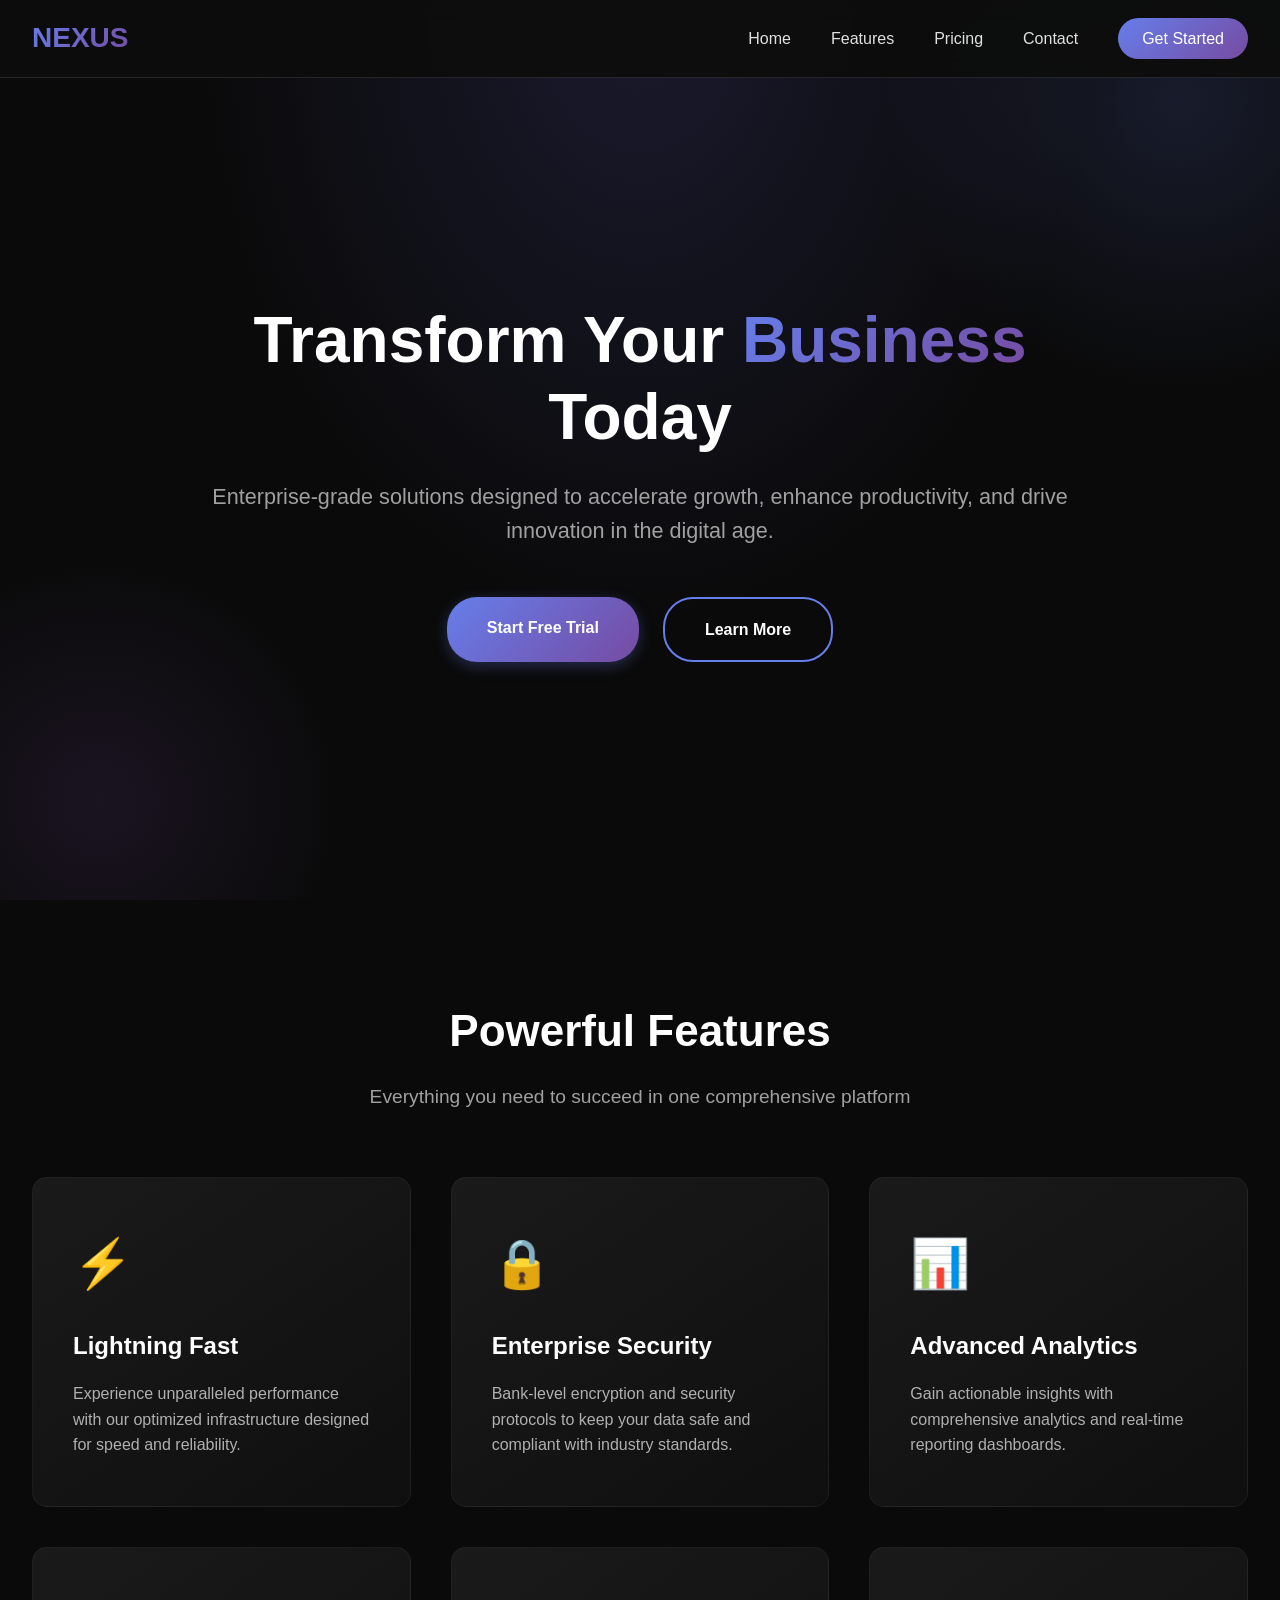
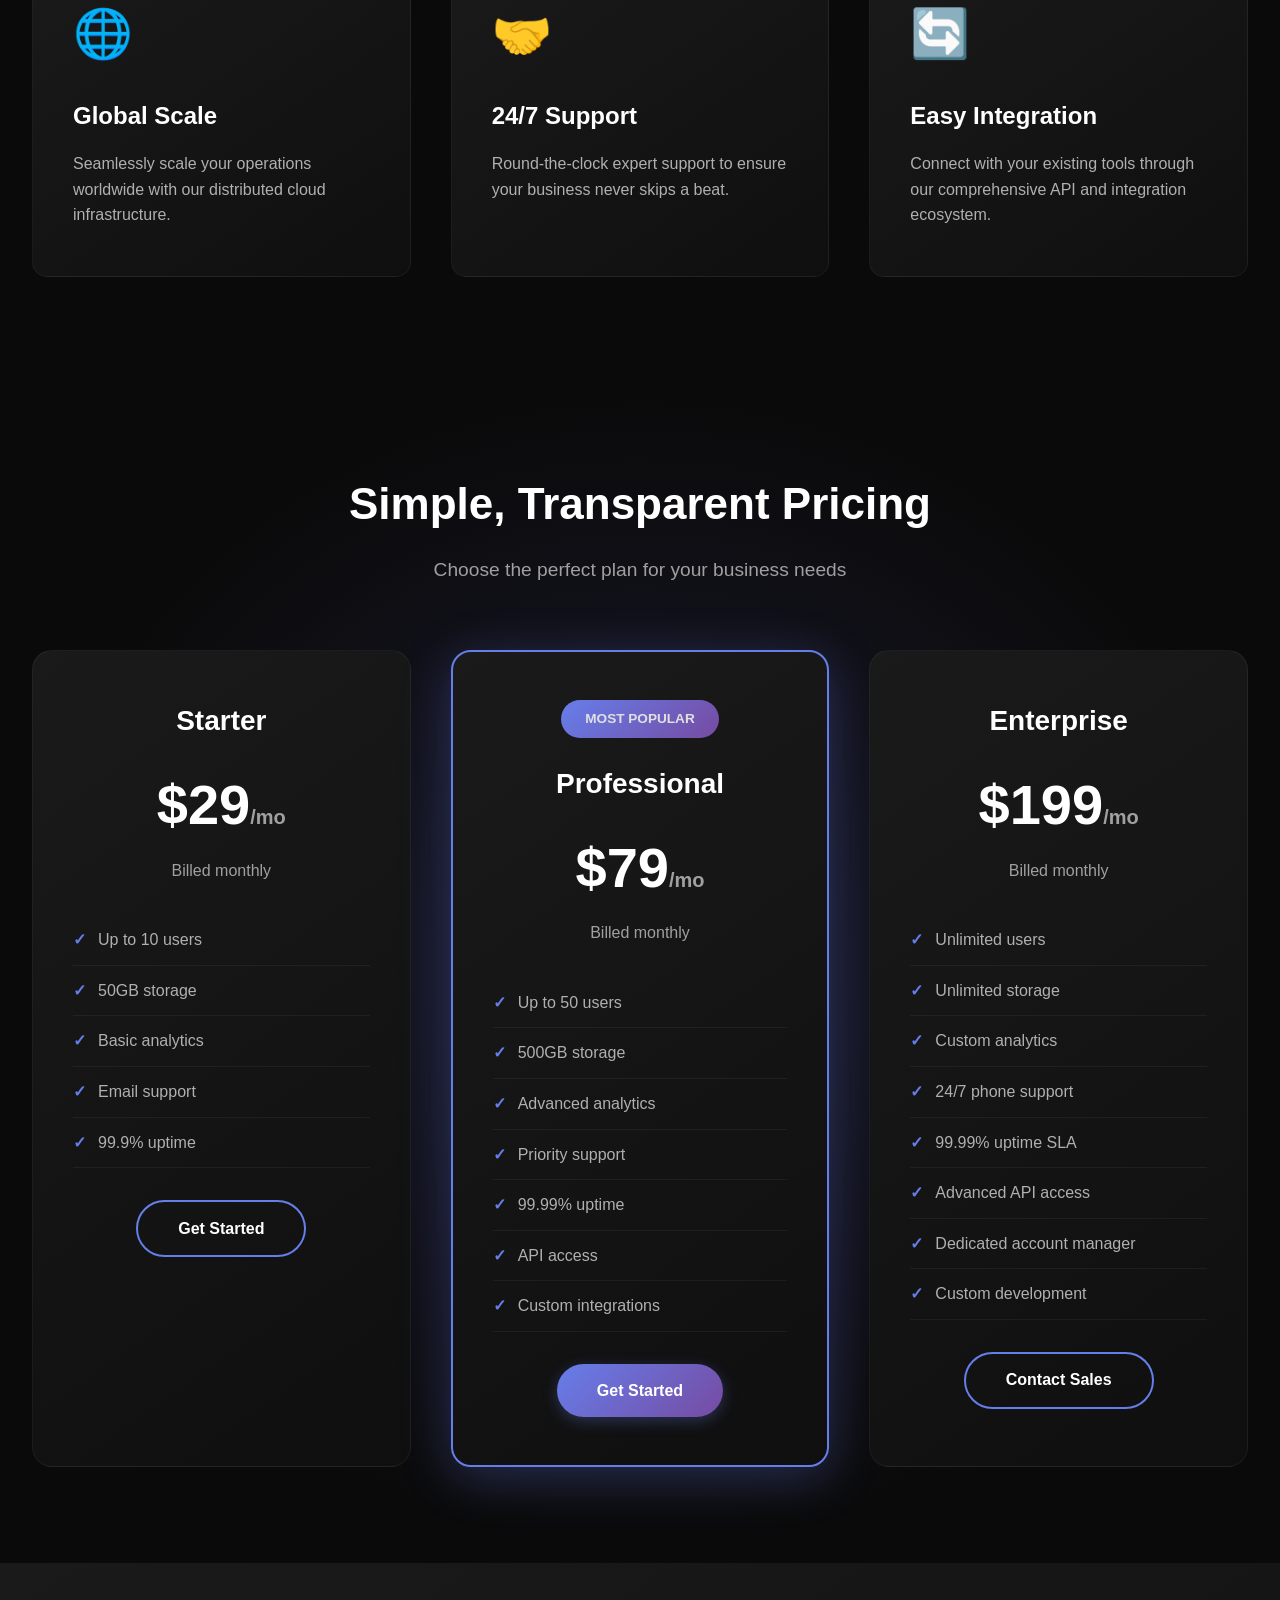
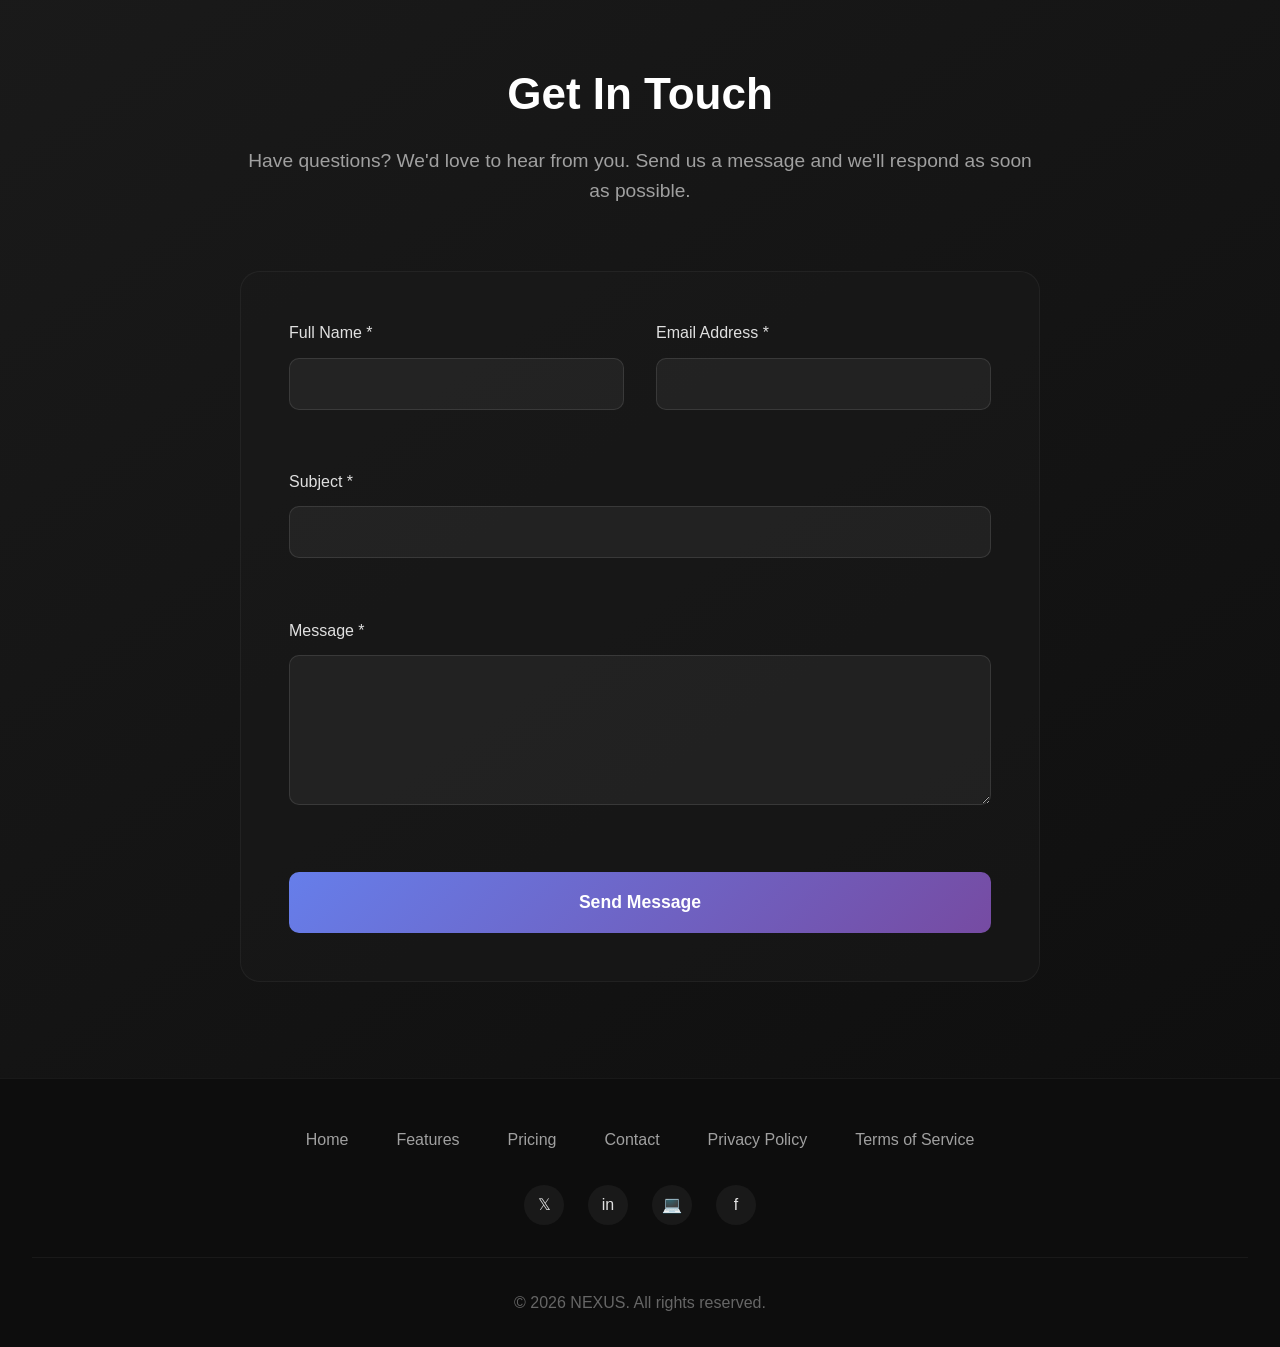
==== index.html @ ef5a334b "Initial website" ====
<!DOCTYPE html>
<html lang="en">
<head>
    <meta charset="UTF-8">
    <meta name="viewport" content="width=device-width, initial-scale=1.0">
    <meta name="description" content="NEXUS - Enterprise-grade business solutions designed to accelerate growth, enhance productivity, and drive innovation in the digital age.">
    <meta name="author" content="NEXUS">

    <!-- Open Graph / Social Media Meta Tags -->
    <meta property="og:type" content="website">
    <meta property="og:title" content="Premium Business Solutions - NEXUS">
    <meta property="og:description" content="Enterprise-grade solutions designed to accelerate growth, enhance productivity, and drive innovation.">

    <title>Premium Business Solutions - NEXUS</title>

    <!-- Favicon - Replace with your actual favicon -->
    <!-- <link rel="icon" type="image/png" href="favicon.png"> -->

    <link rel="stylesheet" href="style.css">
</head>
<body>
    <header id="header">
        <nav>
            <div class="logo">NEXUS</div>
            <ul class="nav-links" id="navLinks">
                <li><a href="#home">Home</a></li>
                <li><a href="#features">Features</a></li>
                <li><a href="#pricing">Pricing</a></li>
                <li><a href="#contact">Contact</a></li>
                <li><a href="#contact" class="nav-cta">Get Started</a></li>
            </ul>
            <div class="hamburger" id="hamburger">
                <span></span>
                <span></span>
                <span></span>
            </div>
        </nav>
    </header>

    <section class="hero" id="home">
        <div class="hero-content">
            <h1>Transform Your <span class="gradient-text">Business</span> Today</h1>
            <p class="subtitle">Enterprise-grade solutions designed to accelerate growth, enhance productivity, and drive innovation in the digital age.</p>
            <div class="hero-buttons">
                <a href="#pricing" class="cta-button">Start Free Trial</a>
                <a href="#features" class="cta-button secondary">Learn More</a>
            </div>
        </div>
    </section>

    <section id="features">
        <h2 class="section-title">Powerful Features</h2>
        <p class="section-subtitle">Everything you need to succeed in one comprehensive platform</p>
        <div class="features">
            <div class="feature-card">
                <span class="feature-icon">⚡</span>
                <h3>Lightning Fast</h3>
                <p>Experience unparalleled performance with our optimized infrastructure designed for speed and reliability.</p>
            </div>
            <div class="feature-card">
                <span class="feature-icon">🔒</span>
                <h3>Enterprise Security</h3>
                <p>Bank-level encryption and security protocols to keep your data safe and compliant with industry standards.</p>
            </div>
            <div class="feature-card">
                <span class="feature-icon">📊</span>
                <h3>Advanced Analytics</h3>
                <p>Gain actionable insights with comprehensive analytics and real-time reporting dashboards.</p>
            </div>
            <div class="feature-card">
                <span class="feature-icon">🌐</span>
                <h3>Global Scale</h3>
                <p>Seamlessly scale your operations worldwide with our distributed cloud infrastructure.</p>
            </div>
            <div class="feature-card">
                <span class="feature-icon">🤝</span>
                <h3>24/7 Support</h3>
                <p>Round-the-clock expert support to ensure your business never skips a beat.</p>
            </div>
            <div class="feature-card">
                <span class="feature-icon">🔄</span>
                <h3>Easy Integration</h3>
                <p>Connect with your existing tools through our comprehensive API and integration ecosystem.</p>
            </div>
        </div>
    </section>

    <div class="pricing" id="pricing">
        <div class="pricing-container">
            <h2 class="section-title">Simple, Transparent Pricing</h2>
            <p class="section-subtitle">Choose the perfect plan for your business needs</p>
            <div class="pricing-cards">
                <div class="pricing-card">
                    <h3>Starter</h3>
                    <div class="price">$29<span>/mo</span></div>
                    <p class="price-period">Billed monthly</p>
                    <ul class="pricing-features">
                        <li>Up to 10 users</li>
                        <li>50GB storage</li>
                        <li>Basic analytics</li>
                        <li>Email support</li>
                        <li>99.9% uptime</li>
                    </ul>
                    <button class="cta-button secondary" data-plan="Starter" data-price="$29/mo">Get Started</button>
                </div>
                <div class="pricing-card featured">
                    <span class="pricing-badge">MOST POPULAR</span>
                    <h3>Professional</h3>
                    <div class="price">$79<span>/mo</span></div>
                    <p class="price-period">Billed monthly</p>
                    <ul class="pricing-features">
                        <li>Up to 50 users</li>
                        <li>500GB storage</li>
                        <li>Advanced analytics</li>
                        <li>Priority support</li>
                        <li>99.99% uptime</li>
                        <li>API access</li>
                        <li>Custom integrations</li>
                    </ul>
                    <button class="cta-button" data-plan="Professional" data-price="$79/mo">Get Started</button>
                </div>
                <div class="pricing-card">
                    <h3>Enterprise</h3>
                    <div class="price">$199<span>/mo</span></div>
                    <p class="price-period">Billed monthly</p>
                    <ul class="pricing-features">
                        <li>Unlimited users</li>
                        <li>Unlimited storage</li>
                        <li>Custom analytics</li>
                        <li>24/7 phone support</li>
                        <li>99.99% uptime SLA</li>
                        <li>Advanced API access</li>
                        <li>Dedicated account manager</li>
                        <li>Custom development</li>
                    </ul>
                    <button class="cta-button secondary" data-plan="Enterprise" data-price="$199/mo">Contact Sales</button>
                </div>
            </div>
        </div>
    </div>

    <section class="contact-section" id="contact">
        <div class="contact-container">
            <h2 class="section-title">Get In Touch</h2>
            <p class="section-subtitle">Have questions? We'd love to hear from you. Send us a message and we'll respond as soon as possible.</p>
            <form class="contact-form" id="contactForm" novalidate>
                <div class="form-row">
                    <div class="form-group">
                        <label for="name">Full Name *</label>
                        <input type="text" id="name" name="name" required>
                        <span class="error-message" id="nameError"></span>
                    </div>
                    <div class="form-group">
                        <label for="email">Email Address *</label>
                        <input type="email" id="email" name="email" required>
                        <span class="error-message" id="emailError"></span>
                    </div>
                </div>
                <div class="form-group">
                    <label for="subject">Subject *</label>
                    <input type="text" id="subject" name="subject" required>
                    <span class="error-message" id="subjectError"></span>
                </div>
                <div class="form-group">
                    <label for="message">Message *</label>
                    <textarea id="message" name="message" required></textarea>
                    <span class="error-message" id="messageError"></span>
                </div>
                <button type="submit" class="submit-button">
                    <span class="button-text">Send Message</span>
                    <span class="button-loader" style="display: none;">Sending...</span>
                </button>
                <div class="form-success" id="formSuccess" style="display: none;">
                    ✓ Thank you! Your message has been sent successfully. We'll get back to you soon.
                </div>
            </form>
        </div>
    </section>

    <footer>
        <div class="footer-content">
            <div class="footer-links">
                <a href="#home">Home</a>
                <a href="#features">Features</a>
                <a href="#pricing">Pricing</a>
                <a href="#contact">Contact</a>
                <a href="#" id="privacyLink">Privacy Policy</a>
                <a href="#" id="termsLink">Terms of Service</a>
            </div>
            <div class="social-links">
                <a href="#" aria-label="Twitter" id="twitterLink">𝕏</a>
                <a href="#" aria-label="LinkedIn" id="linkedinLink">in</a>
                <a href="#" aria-label="GitHub" id="githubLink">💻</a>
                <a href="#" aria-label="Facebook" id="facebookLink">f</a>
            </div>
            <p class="copyright">&copy; 2026 NEXUS. All rights reserved.</p>
        </div>
    </footer>

    <!-- Modal for pricing plan selection -->
    <div class="modal" id="pricingModal">
        <div class="modal-content">
            <span class="modal-close" id="modalClose">&times;</span>
            <h2>Start Your Free Trial</h2>
            <p id="modalPlanInfo"></p>
            <form id="pricingForm" class="modal-form">
                <div class="form-group">
                    <label for="modalName">Full Name *</label>
                    <input type="text" id="modalName" required>
                </div>
                <div class="form-group">
                    <label for="modalEmail">Email Address *</label>
                    <input type="email" id="modalEmail" required>
                </div>
                <div class="form-group">
                    <label for="modalCompany">Company Name</label>
                    <input type="text" id="modalCompany">
                </div>
                <button type="submit" class="submit-button">Start Free Trial</button>
            </form>
        </div>
    </div>

    <script src="script.js"></script>
</body>
</html>
---- style.css ----
* {
    margin: 0;
    padding: 0;
    box-sizing: border-box;
}

html {
    scroll-behavior: smooth;
}

body {
    font-family: -apple-system, BlinkMacSystemFont, 'Segoe UI', Roboto, Oxygen, Ubuntu, Cantarell, sans-serif;
    background-color: #0a0a0a;
    color: #e0e0e0;
    line-height: 1.6;
    overflow-x: hidden;
}

/* Header Styles */
header {
    background-color: rgba(13, 13, 13, 0.95);
    backdrop-filter: blur(10px);
    padding: 1rem 0;
    border-bottom: 1px solid rgba(255, 255, 255, 0.1);
    position: fixed;
    width: 100%;
    top: 0;
    z-index: 1000;
    transition: all 0.3s;
}

header.scrolled {
    padding: 0.5rem 0;
    box-shadow: 0 4px 20px rgba(0, 0, 0, 0.5);
}

nav {
    max-width: 1400px;
    margin: 0 auto;
    padding: 0 2rem;
    display: flex;
    justify-content: space-between;
    align-items: center;
}

.logo {
    font-size: 1.75rem;
    font-weight: 700;
    background: linear-gradient(135deg, #667eea 0%, #764ba2 100%);
    -webkit-background-clip: text;
    -webkit-text-fill-color: transparent;
    background-clip: text;
    cursor: pointer;
}

.nav-links {
    list-style: none;
    display: flex;
    gap: 2.5rem;
    align-items: center;
}

.nav-links a {
    color: #e0e0e0;
    text-decoration: none;
    transition: color 0.3s;
    font-weight: 500;
}

.nav-links a:hover {
    color: #667eea;
}

.nav-cta {
    padding: 0.75rem 1.5rem;
    background: linear-gradient(135deg, #667eea 0%, #764ba2 100%);
    border-radius: 25px;
    color: #fff !important;
}

.nav-cta:hover {
    transform: translateY(-2px);
    box-shadow: 0 5px 15px rgba(102, 126, 234, 0.4);
}

.hamburger {
    display: none;
    flex-direction: column;
    cursor: pointer;
    gap: 5px;
}

.hamburger span {
    width: 25px;
    height: 3px;
    background-color: #e0e0e0;
    transition: all 0.3s;
    border-radius: 2px;
}

.hamburger.active span:nth-child(1) {
    transform: rotate(45deg) translate(8px, 8px);
}

.hamburger.active span:nth-child(2) {
    opacity: 0;
}

.hamburger.active span:nth-child(3) {
    transform: rotate(-45deg) translate(7px, -7px);
}

/* Hero Section */
.hero {
    min-height: 100vh;
    display: flex;
    align-items: center;
    justify-content: center;
    text-align: center;
    padding: 8rem 2rem 4rem;
    background: radial-gradient(ellipse at top, #1a1a2e 0%, #0a0a0a 50%);
    position: relative;
    overflow: hidden;
}

.hero::before {
    content: '';
    position: absolute;
    width: 600px;
    height: 600px;
    background: radial-gradient(circle, rgba(102, 126, 234, 0.15) 0%, transparent 70%);
    top: -200px;
    right: -200px;
    animation: pulse 8s ease-in-out infinite;
}

.hero::after {
    content: '';
    position: absolute;
    width: 500px;
    height: 500px;
    background: radial-gradient(circle, rgba(118, 75, 162, 0.15) 0%, transparent 70%);
    bottom: -150px;
    left: -150px;
    animation: pulse 8s ease-in-out infinite 4s;
}

@keyframes pulse {
    0%, 100% {
        transform: scale(1);
        opacity: 0.5;
    }
    50% {
        transform: scale(1.2);
        opacity: 0.8;
    }
}

.hero-content {
    max-width: 900px;
    position: relative;
    z-index: 1;
    animation: fadeInUp 1s ease-out;
}

@keyframes fadeInUp {
    from {
        opacity: 0;
        transform: translateY(30px);
    }
    to {
        opacity: 1;
        transform: translateY(0);
    }
}

h1 {
    font-size: 4rem;
    margin-bottom: 1.5rem;
    color: #fff;
    font-weight: 700;
    line-height: 1.2;
}

.gradient-text {
    background: linear-gradient(135deg, #667eea 0%, #764ba2 100%);
    -webkit-background-clip: text;
    -webkit-text-fill-color: transparent;
    background-clip: text;
}

.subtitle {
    font-size: 1.35rem;
    color: #a0a0a0;
    margin-bottom: 3rem;
    animation: fadeInUp 1s ease-out 0.3s both;
}

.hero-buttons {
    display: flex;
    gap: 1.5rem;
    justify-content: center;
    flex-wrap: wrap;
    animation: fadeInUp 1s ease-out 0.6s both;
}

.cta-button {
    display: inline-block;
    padding: 1.1rem 2.5rem;
    background: linear-gradient(135deg, #667eea 0%, #764ba2 100%);
    color: #fff;
    text-decoration: none;
    border-radius: 30px;
    transition: all 0.3s;
    font-weight: 600;
    box-shadow: 0 4px 15px rgba(102, 126, 234, 0.3);
    border: none;
    cursor: pointer;
    font-size: 1rem;
}

.cta-button:hover {
    transform: translateY(-3px);
    box-shadow: 0 8px 25px rgba(102, 126, 234, 0.5);
}

.cta-button.secondary {
    background: transparent;
    border: 2px solid #667eea;
    box-shadow: none;
}

.cta-button.secondary:hover {
    background: rgba(102, 126, 234, 0.1);
}

/* Sections */
section {
    max-width: 1400px;
    margin: 0 auto;
    padding: 6rem 2rem;
}

.section-title {
    text-align: center;
    margin-bottom: 1rem;
    font-size: 2.75rem;
    color: #fff;
}

.section-subtitle {
    text-align: center;
    color: #a0a0a0;
    margin-bottom: 4rem;
    font-size: 1.2rem;
}

/* Features */
.features {
    display: grid;
    grid-template-columns: repeat(auto-fit, minmax(320px, 1fr));
    gap: 2.5rem;
}

.feature-card {
    background: linear-gradient(145deg, #1a1a1a 0%, #0f0f0f 100%);
    padding: 3rem 2.5rem;
    border-radius: 15px;
    border: 1px solid rgba(255, 255, 255, 0.05);
    transition: all 0.4s;
    position: relative;
    overflow: hidden;
}

.feature-card::before {
    content: '';
    position: absolute;
    top: 0;
    left: 0;
    width: 100%;
    height: 100%;
    background: linear-gradient(135deg, rgba(102, 126, 234, 0.1) 0%, rgba(118, 75, 162, 0.1) 100%);
    opacity: 0;
    transition: opacity 0.4s;
}

.feature-card:hover {
    transform: translateY(-8px);
    border-color: rgba(102, 126, 234, 0.3);
    box-shadow: 0 10px 40px rgba(102, 126, 234, 0.2);
}

.feature-card:hover::before {
    opacity: 1;
}

.feature-icon {
    font-size: 3rem;
    margin-bottom: 1.5rem;
    display: block;
}

.feature-card h3 {
    color: #fff;
    margin-bottom: 1rem;
    font-size: 1.5rem;
    position: relative;
}

.feature-card p {
    color: #b0b0b0;
    position: relative;
}

/* Pricing */
.pricing {
    background: radial-gradient(ellipse at center, #1a1a2e 0%, #0a0a0a 70%);
    padding: 6rem 2rem;
}

.pricing-container {
    max-width: 1400px;
    margin: 0 auto;
}

.pricing-cards {
    display: grid;
    grid-template-columns: repeat(auto-fit, minmax(300px, 1fr));
    gap: 2.5rem;
    margin-top: 4rem;
}

.pricing-card {
    background: linear-gradient(145deg, #1a1a1a 0%, #0f0f0f 100%);
    padding: 3rem 2.5rem;
    border-radius: 20px;
    border: 1px solid rgba(255, 255, 255, 0.05);
    transition: all 0.4s;
    text-align: center;
}

.pricing-card.featured {
    border: 2px solid #667eea;
    transform: scale(1.05);
    box-shadow: 0 10px 50px rgba(102, 126, 234, 0.3);
}

.pricing-card:hover {
    transform: translateY(-10px) scale(1.02);
    box-shadow: 0 15px 50px rgba(0, 0, 0, 0.5);
}

.pricing-card.featured:hover {
    transform: translateY(-10px) scale(1.07);
}

.pricing-badge {
    display: inline-block;
    padding: 0.5rem 1.5rem;
    background: linear-gradient(135deg, #667eea 0%, #764ba2 100%);
    border-radius: 20px;
    font-size: 0.85rem;
    font-weight: 600;
    margin-bottom: 1.5rem;
}

.pricing-card h3 {
    font-size: 1.75rem;
    margin-bottom: 1rem;
    color: #fff;
}

.price {
    font-size: 3.5rem;
    font-weight: 700;
    color: #fff;
    margin-bottom: 0.5rem;
}

.price span {
    font-size: 1.25rem;
    color: #a0a0a0;
}

.price-period {
    color: #a0a0a0;
    margin-bottom: 2rem;
}

.pricing-features {
    list-style: none;
    margin: 2rem 0;
    text-align: left;
}

.pricing-features li {
    padding: 0.75rem 0;
    color: #b0b0b0;
    border-bottom: 1px solid rgba(255, 255, 255, 0.05);
}

.pricing-features li:before {
    content: '✓';
    color: #667eea;
    font-weight: bold;
    margin-right: 0.75rem;
}

/* Contact Form */
.contact-section {
    background: linear-gradient(145deg, #1a1a1a 0%, #0f0f0f 100%);
    padding: 6rem 2rem;
}

.contact-container {
    max-width: 800px;
    margin: 0 auto;
}

.contact-form {
    background: rgba(26, 26, 26, 0.5);
    padding: 3rem;
    border-radius: 20px;
    border: 1px solid rgba(255, 255, 255, 0.05);
}

.form-group {
    margin-bottom: 2rem;
    position: relative;
}

.form-group label {
    display: block;
    margin-bottom: 0.75rem;
    color: #e0e0e0;
    font-weight: 500;
}

.form-group input,
.form-group textarea {
    width: 100%;
    padding: 1rem;
    background: rgba(255, 255, 255, 0.05);
    border: 1px solid rgba(255, 255, 255, 0.1);
    border-radius: 10px;
    color: #e0e0e0;
    font-family: inherit;
    font-size: 1rem;
    transition: all 0.3s;
}

.form-group input.error,
.form-group textarea.error {
    border-color: #ff4444;
}

.form-group input:focus,
.form-group textarea:focus {
    outline: none;
    border-color: #667eea;
    background: rgba(255, 255, 255, 0.08);
}

.form-group textarea {
    min-height: 150px;
    resize: vertical;
}

.form-row {
    display: grid;
    grid-template-columns: 1fr 1fr;
    gap: 2rem;
}

.error-message {
    display: block;
    color: #ff4444;
    font-size: 0.875rem;
    margin-top: 0.5rem;
    min-height: 1.2rem;
}

.submit-button {
    width: 100%;
    padding: 1.25rem;
    background: linear-gradient(135deg, #667eea 0%, #764ba2 100%);
    border: none;
    border-radius: 10px;
    color: #fff;
    font-size: 1.1rem;
    font-weight: 600;
    cursor: pointer;
    transition: all 0.3s;
    position: relative;
}

.submit-button:hover {
    transform: translateY(-2px);
    box-shadow: 0 8px 25px rgba(102, 126, 234, 0.4);
}

.submit-button:disabled {
    opacity: 0.6;
    cursor: not-allowed;
}

.button-loader {
    display: none;
}

.form-success {
    margin-top: 1.5rem;
    padding: 1rem;
    background: rgba(76, 175, 80, 0.2);
    border: 1px solid rgba(76, 175, 80, 0.5);
    border-radius: 10px;
    color: #4caf50;
    text-align: center;
}

/* Modal */
.modal {
    display: none;
    position: fixed;
    z-index: 2000;
    left: 0;
    top: 0;
    width: 100%;
    height: 100%;
    background-color: rgba(0, 0, 0, 0.8);
    animation: fadeIn 0.3s;
}

@keyframes fadeIn {
    from { opacity: 0; }
    to { opacity: 1; }
}

.modal.show {
    display: flex;
    align-items: center;
    justify-content: center;
}

.modal-content {
    background: linear-gradient(145deg, #1a1a1a 0%, #0f0f0f 100%);
    padding: 3rem;
    border-radius: 20px;
    border: 1px solid rgba(255, 255, 255, 0.1);
    max-width: 500px;
    width: 90%;
    position: relative;
    animation: slideUp 0.3s;
}

@keyframes slideUp {
    from {
        transform: translateY(50px);
        opacity: 0;
    }
    to {
        transform: translateY(0);
        opacity: 1;
    }
}

.modal-close {
    position: absolute;
    top: 1rem;
    right: 1.5rem;
    font-size: 2rem;
    color: #a0a0a0;
    cursor: pointer;
    transition: color 0.3s;
}

.modal-close:hover {
    color: #fff;
}

.modal h2 {
    color: #fff;
    margin-bottom: 1rem;
}

#modalPlanInfo {
    color: #a0a0a0;
    margin-bottom: 2rem;
}

.modal-form .form-group {
    margin-bottom: 1.5rem;
}

/* Footer */
footer {
    background-color: #0d0d0d;
    padding: 3rem 2rem 2rem;
    text-align: center;
    border-top: 1px solid rgba(255, 255, 255, 0.05);
}

.footer-content {
    max-width: 1400px;
    margin: 0 auto;
}

.footer-links {
    display: flex;
    justify-content: center;
    gap: 3rem;
    margin-bottom: 2rem;
    flex-wrap: wrap;
}

.footer-links a {
    color: #a0a0a0;
    text-decoration: none;
    transition: color 0.3s;
}

.footer-links a:hover {
    color: #667eea;
}

.social-links {
    display: flex;
    justify-content: center;
    gap: 1.5rem;
    margin-bottom: 2rem;
}

.social-links a {
    width: 40px;
    height: 40px;
    display: flex;
    align-items: center;
    justify-content: center;
    border-radius: 50%;
    background: rgba(255, 255, 255, 0.05);
    color: #e0e0e0;
    text-decoration: none;
    transition: all 0.3s;
}

.social-links a:hover {
    background: linear-gradient(135deg, #667eea 0%, #764ba2 100%);
    transform: translateY(-3px);
}

.copyright {
    color: #666;
    margin-top: 2rem;
    padding-top: 2rem;
    border-top: 1px solid rgba(255, 255, 255, 0.05);
}

/* Responsive Design */
@media (max-width: 768px) {
    .nav-links {
        position: fixed;
        left: -100%;
        top: 70px;
        flex-direction: column;
        background-color: rgba(13, 13, 13, 0.98);
        width: 100%;
        padding: 2rem;
        gap: 1.5rem;
        transition: left 0.3s;
        border-top: 1px solid rgba(255, 255, 255, 0.1);
        backdrop-filter: blur(10px);
    }

    .nav-links.active {
        left: 0;
    }

    .hamburger {
        display: flex;
    }

    h1 {
        font-size: 2.5rem;
    }

    .subtitle {
        font-size: 1.1rem;
    }

    .hero-buttons {
        flex-direction: column;
    }

    .section-title {
        font-size: 2rem;
    }

    .form-row {
        grid-template-columns: 1fr;
        gap: 0;
    }

    .pricing-card.featured {
        transform: scale(1);
    }

    .pricing-card.featured:hover {
        transform: translateY(-10px) scale(1.02);
    }

    .modal-content {
        padding: 2rem;
    }
}
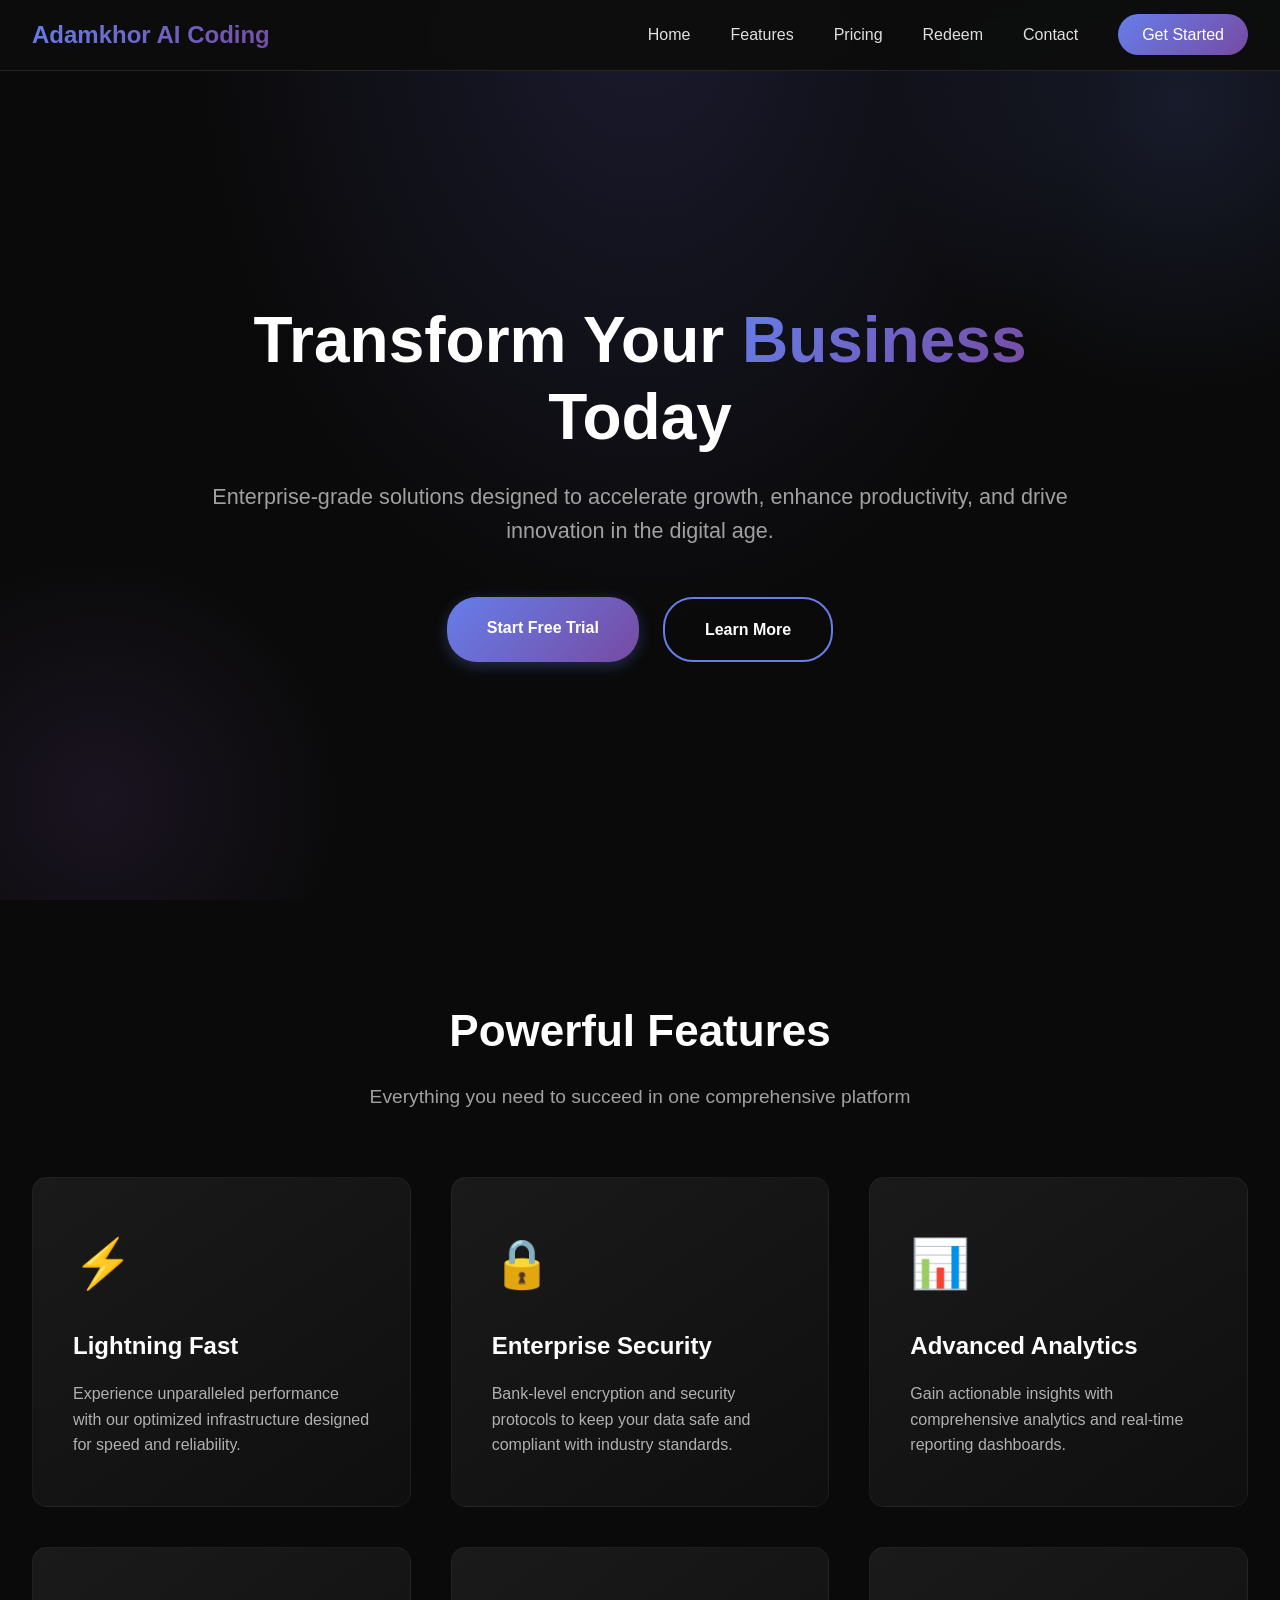
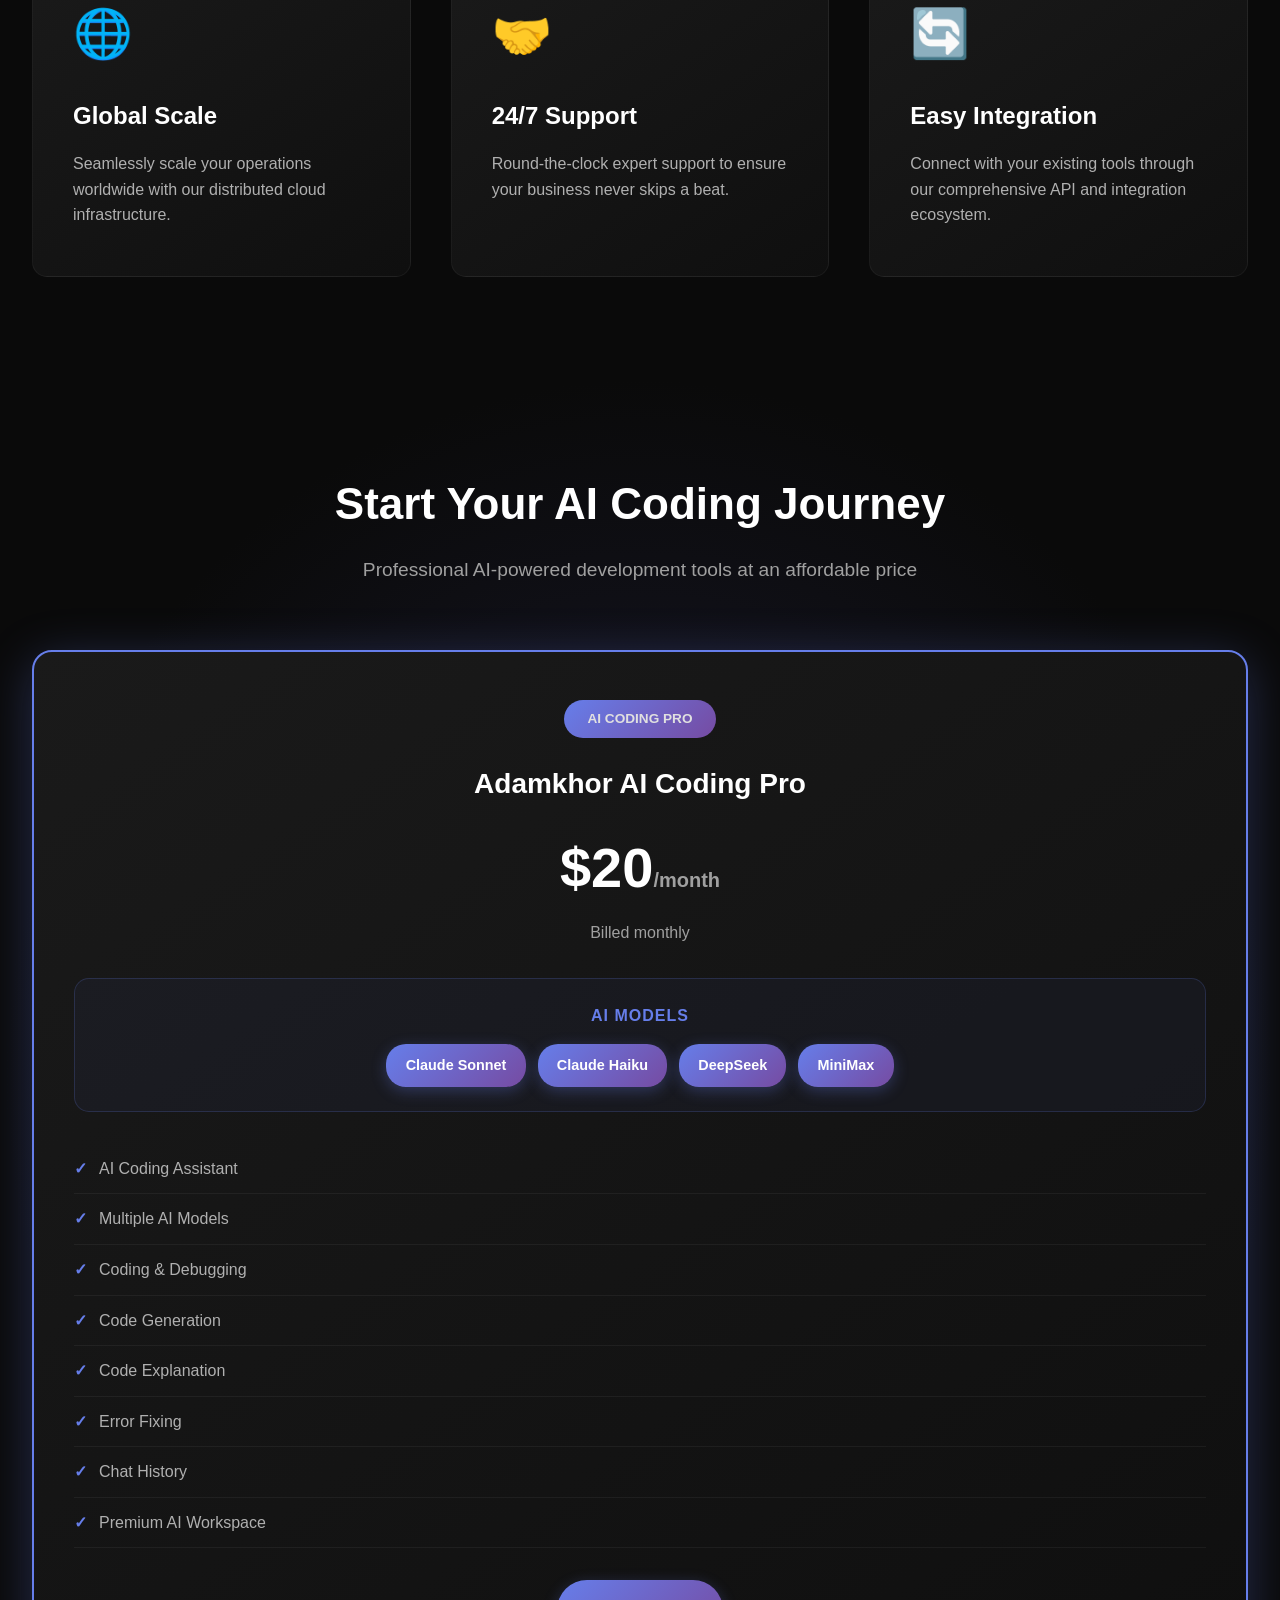
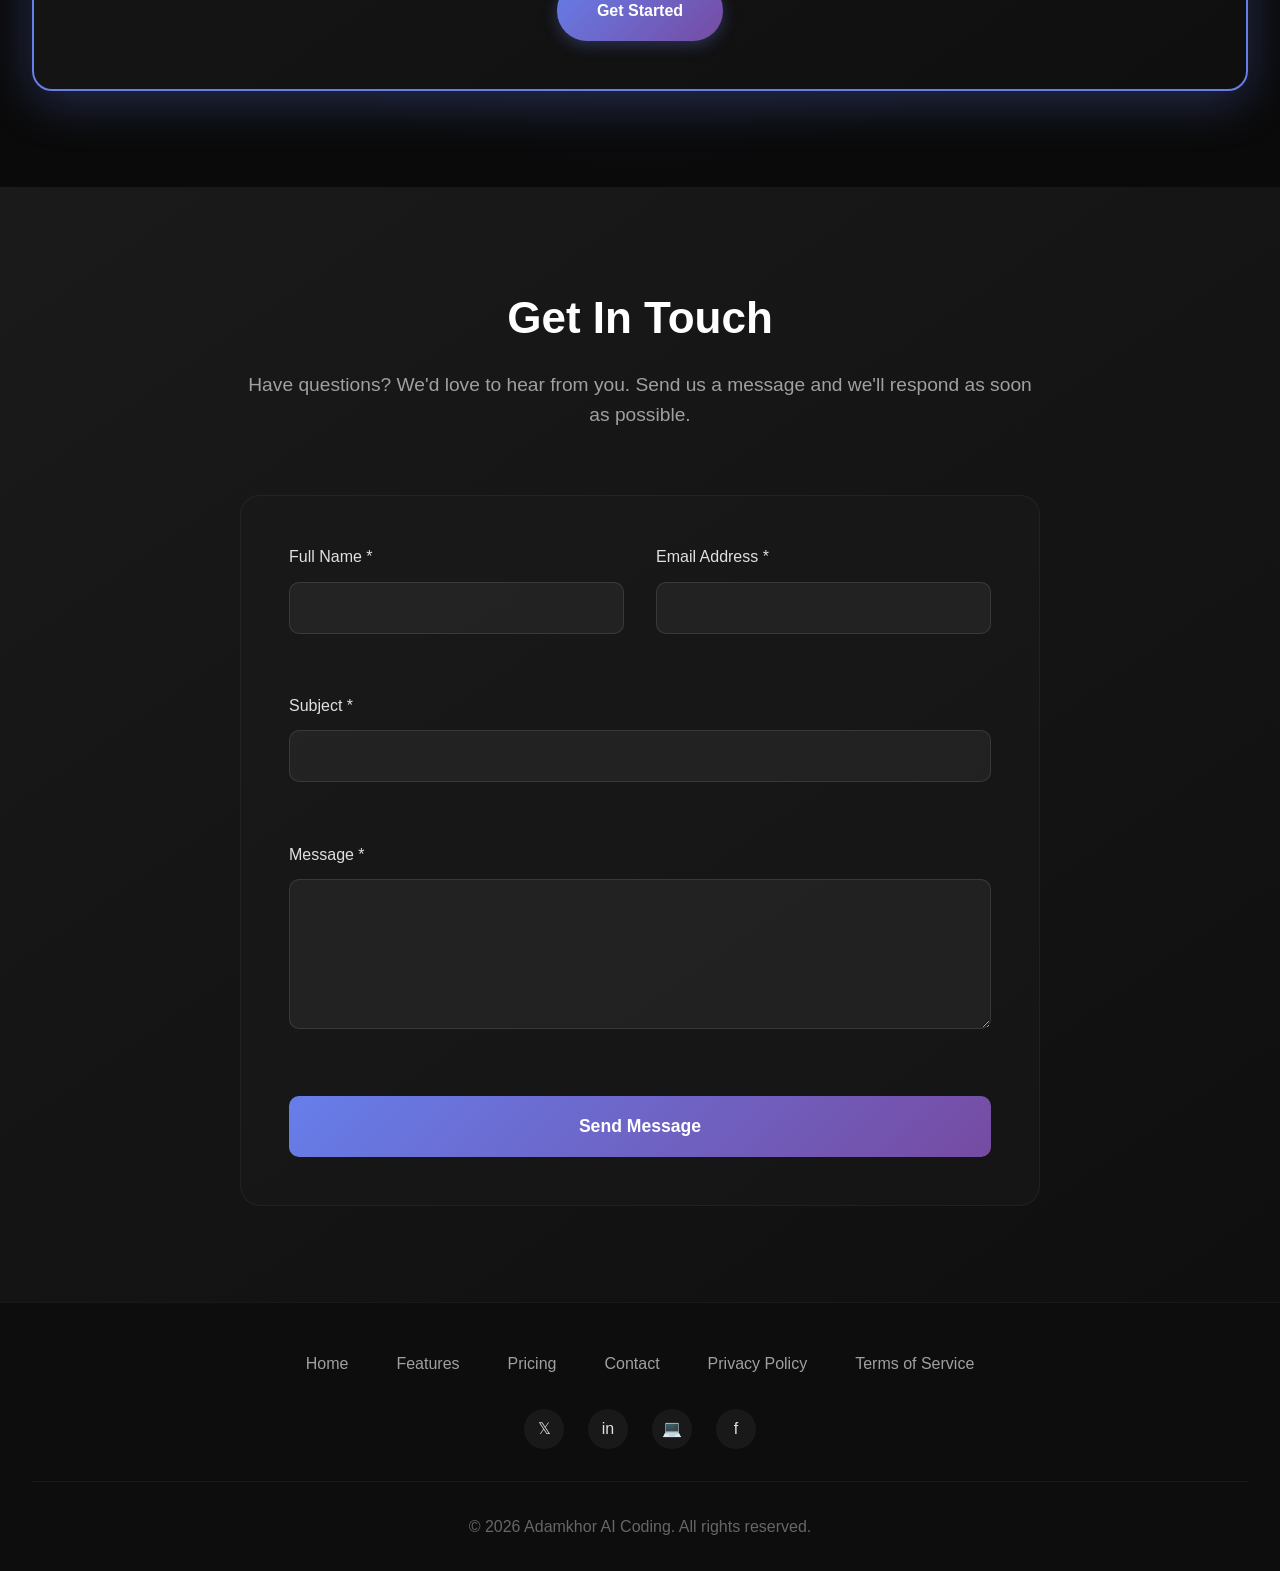
==== commit 34ba41d8: "Add Pro plan and redeem system" ====
--- a/index.html
+++ b/index.html
@@ -3,15 +3,15 @@
 <head>
     <meta charset="UTF-8">
     <meta name="viewport" content="width=device-width, initial-scale=1.0">
-    <meta name="description" content="NEXUS - Enterprise-grade business solutions designed to accelerate growth, enhance productivity, and drive innovation in the digital age.">
-    <meta name="author" content="NEXUS">
+    <meta name="description" content="Adamkhor AI Coding - AI-powered development platform delivering intelligent coding solutions, automated development tools, and enterprise-grade AI assistance for modern software teams.">
+    <meta name="author" content="Adamkhor AI Coding">
 
     <!-- Open Graph / Social Media Meta Tags -->
     <meta property="og:type" content="website">
-    <meta property="og:title" content="Premium Business Solutions - NEXUS">
-    <meta property="og:description" content="Enterprise-grade solutions designed to accelerate growth, enhance productivity, and drive innovation.">
-
-    <title>Premium Business Solutions - NEXUS</title>
+    <meta property="og:title" content="Adamkhor AI Coding — AI-Powered Development">
+    <meta property="og:description" content="AI-powered development platform delivering intelligent coding solutions and automated development tools for modern software teams.">
+
+    <title>Adamkhor AI Coding — AI-Powered Development</title>
 
     <!-- Favicon - Replace with your actual favicon -->
     <!-- <link rel="icon" type="image/png" href="favicon.png"> -->
@@ -21,13 +21,14 @@
 <body>
     <header id="header">
         <nav>
-            <div class="logo">NEXUS</div>
+            <div class="logo">Adamkhor AI Coding</div>
             <ul class="nav-links" id="navLinks">
                 <li><a href="#home">Home</a></li>
                 <li><a href="#features">Features</a></li>
                 <li><a href="#pricing">Pricing</a></li>
+                <li><a href="redeem.html">Redeem</a></li>
                 <li><a href="#contact">Contact</a></li>
-                <li><a href="#contact" class="nav-cta">Get Started</a></li>
+                <li><a href="chat.html" class="nav-cta">Get Started</a></li>
             </ul>
             <div class="hamburger" id="hamburger">
                 <span></span>
@@ -87,53 +88,34 @@
 
     <div class="pricing" id="pricing">
         <div class="pricing-container">
-            <h2 class="section-title">Simple, Transparent Pricing</h2>
-            <p class="section-subtitle">Choose the perfect plan for your business needs</p>
+            <h2 class="section-title">Start Your AI Coding Journey</h2>
+            <p class="section-subtitle">Professional AI-powered development tools at an affordable price</p>
             <div class="pricing-cards">
-                <div class="pricing-card">
-                    <h3>Starter</h3>
-                    <div class="price">$29<span>/mo</span></div>
+                <div class="pricing-card featured">
+                    <span class="pricing-badge">AI CODING PRO</span>
+                    <h3>Adamkhor AI Coding Pro</h3>
+                    <div class="price">$20<span>/month</span></div>
                     <p class="price-period">Billed monthly</p>
+                    <div class="ai-models-section">
+                        <h4 class="ai-models-title">AI Models</h4>
+                        <div class="ai-model-badges">
+                            <span class="ai-model-badge">Claude Sonnet</span>
+                            <span class="ai-model-badge">Claude Haiku</span>
+                            <span class="ai-model-badge">DeepSeek</span>
+                            <span class="ai-model-badge">MiniMax</span>
+                        </div>
+                    </div>
                     <ul class="pricing-features">
-                        <li>Up to 10 users</li>
-                        <li>50GB storage</li>
-                        <li>Basic analytics</li>
-                        <li>Email support</li>
-                        <li>99.9% uptime</li>
+                        <li>AI Coding Assistant</li>
+                        <li>Multiple AI Models</li>
+                        <li>Coding & Debugging</li>
+                        <li>Code Generation</li>
+                        <li>Code Explanation</li>
+                        <li>Error Fixing</li>
+                        <li>Chat History</li>
+                        <li>Premium AI Workspace</li>
                     </ul>
-                    <button class="cta-button secondary" data-plan="Starter" data-price="$29/mo">Get Started</button>
-                </div>
-                <div class="pricing-card featured">
-                    <span class="pricing-badge">MOST POPULAR</span>
-                    <h3>Professional</h3>
-                    <div class="price">$79<span>/mo</span></div>
-                    <p class="price-period">Billed monthly</p>
-                    <ul class="pricing-features">
-                        <li>Up to 50 users</li>
-                        <li>500GB storage</li>
-                        <li>Advanced analytics</li>
-                        <li>Priority support</li>
-                        <li>99.99% uptime</li>
-                        <li>API access</li>
-                        <li>Custom integrations</li>
-                    </ul>
-                    <button class="cta-button" data-plan="Professional" data-price="$79/mo">Get Started</button>
-                </div>
-                <div class="pricing-card">
-                    <h3>Enterprise</h3>
-                    <div class="price">$199<span>/mo</span></div>
-                    <p class="price-period">Billed monthly</p>
-                    <ul class="pricing-features">
-                        <li>Unlimited users</li>
-                        <li>Unlimited storage</li>
-                        <li>Custom analytics</li>
-                        <li>24/7 phone support</li>
-                        <li>99.99% uptime SLA</li>
-                        <li>Advanced API access</li>
-                        <li>Dedicated account manager</li>
-                        <li>Custom development</li>
-                    </ul>
-                    <button class="cta-button secondary" data-plan="Enterprise" data-price="$199/mo">Contact Sales</button>
+                    <a href="chat.html" class="cta-button">Get Started</a>
                 </div>
             </div>
         </div>
@@ -193,7 +175,7 @@
                 <a href="#" aria-label="GitHub" id="githubLink">💻</a>
                 <a href="#" aria-label="Facebook" id="facebookLink">f</a>
             </div>
-            <p class="copyright">&copy; 2026 NEXUS. All rights reserved.</p>
+            <p class="copyright">&copy; 2026 Adamkhor AI Coding. All rights reserved.</p>
         </div>
     </footer>
 
--- a/style.css
+++ b/style.css
@@ -44,13 +44,14 @@
 }
 
 .logo {
-    font-size: 1.75rem;
+    font-size: 1.5rem;
     font-weight: 700;
     background: linear-gradient(135deg, #667eea 0%, #764ba2 100%);
     -webkit-background-clip: text;
     -webkit-text-fill-color: transparent;
     background-clip: text;
     cursor: pointer;
+    white-space: nowrap;
 }
 
 .nav-links {
@@ -404,6 +405,49 @@
     color: #667eea;
     font-weight: bold;
     margin-right: 0.75rem;
+}
+
+/* AI Models Section in Pricing Card */
+.ai-models-section {
+    margin: 2rem 0;
+    padding: 1.5rem;
+    background: rgba(102, 126, 234, 0.05);
+    border: 1px solid rgba(102, 126, 234, 0.2);
+    border-radius: 15px;
+}
+
+.ai-models-title {
+    font-size: 1rem;
+    font-weight: 600;
+    color: #667eea;
+    margin-bottom: 1rem;
+    text-align: center;
+    text-transform: uppercase;
+    letter-spacing: 1px;
+}
+
+.ai-model-badges {
+    display: flex;
+    flex-wrap: wrap;
+    gap: 0.75rem;
+    justify-content: center;
+}
+
+.ai-model-badge {
+    display: inline-block;
+    padding: 0.6rem 1.2rem;
+    background: linear-gradient(135deg, #667eea 0%, #764ba2 100%);
+    border-radius: 20px;
+    font-size: 0.9rem;
+    font-weight: 600;
+    color: #fff;
+    box-shadow: 0 4px 15px rgba(102, 126, 234, 0.3);
+    transition: all 0.3s;
+}
+
+.ai-model-badge:hover {
+    transform: translateY(-3px);
+    box-shadow: 0 6px 20px rgba(102, 126, 234, 0.5);
 }
 
 /* Contact Form */
@@ -657,6 +701,10 @@
 
 /* Responsive Design */
 @media (max-width: 768px) {
+    .logo {
+        font-size: 1.1rem;
+    }
+
     .nav-links {
         position: fixed;
         left: -100%;
@@ -712,3 +760,358 @@
         padding: 2rem;
     }
 }
+
+/* ============================================
+   AI CHAT SECTION
+   ============================================ */
+
+.ai-chat-section {
+    background: radial-gradient(ellipse at center, #1a1a2e 0%, #0a0a0a 70%);
+    padding: 6rem 2rem;
+    min-height: 100vh;
+}
+
+.ai-chat-container {
+    max-width: 1200px;
+    margin: 0 auto;
+    display: flex;
+    flex-direction: column;
+    height: calc(100vh - 12rem);
+}
+
+.chat-header {
+    text-align: center;
+    margin-bottom: 2rem;
+}
+
+.chat-header h2 {
+    font-size: 2.5rem;
+    color: #fff;
+    margin-bottom: 0.5rem;
+}
+
+.chat-subtitle {
+    font-size: 1.2rem;
+    color: #a0a0a0;
+}
+
+.chat-messages {
+    flex: 1;
+    background: linear-gradient(145deg, #1a1a1a 0%, #0f0f0f 100%);
+    border: 1px solid rgba(255, 255, 255, 0.05);
+    border-radius: 20px;
+    padding: 2rem;
+    overflow-y: auto;
+    margin-bottom: 1.5rem;
+    scroll-behavior: smooth;
+}
+
+.welcome-message {
+    text-align: center;
+    padding: 4rem 2rem;
+    color: #a0a0a0;
+}
+
+.welcome-icon {
+    font-size: 4rem;
+    margin-bottom: 1rem;
+}
+
+.welcome-message h3 {
+    color: #fff;
+    margin-bottom: 1rem;
+}
+
+/* Message Bubbles */
+.message {
+    display: flex;
+    margin-bottom: 1.5rem;
+    animation: fadeInUp 0.3s ease-out;
+}
+
+.message.user {
+    justify-content: flex-end;
+}
+
+.message.ai {
+    justify-content: flex-start;
+}
+
+.message-avatar {
+    width: 40px;
+    height: 40px;
+    border-radius: 50%;
+    display: flex;
+    align-items: center;
+    justify-content: center;
+    font-size: 1.5rem;
+    flex-shrink: 0;
+}
+
+.message.ai .message-avatar {
+    background: linear-gradient(135deg, #667eea 0%, #764ba2 100%);
+    margin-right: 1rem;
+}
+
+.message.user .message-avatar {
+    background: rgba(255, 255, 255, 0.1);
+    margin-left: 1rem;
+    order: 2;
+}
+
+.message-content {
+    max-width: 70%;
+    padding: 1rem 1.5rem;
+    border-radius: 15px;
+    position: relative;
+}
+
+.message.user .message-content {
+    background: linear-gradient(135deg, #667eea 0%, #764ba2 100%);
+    color: #fff;
+    border-bottom-right-radius: 5px;
+}
+
+.message.ai .message-content {
+    background: rgba(255, 255, 255, 0.05);
+    border: 1px solid rgba(255, 255, 255, 0.1);
+    color: #e0e0e0;
+    border-bottom-left-radius: 5px;
+}
+
+.message-text {
+    line-height: 1.6;
+    white-space: pre-wrap;
+    word-wrap: break-word;
+}
+
+.copy-btn {
+    position: absolute;
+    top: 0.5rem;
+    right: 0.5rem;
+    background: rgba(0, 0, 0, 0.3);
+    border: none;
+    padding: 0.4rem 0.8rem;
+    border-radius: 5px;
+    color: #a0a0a0;
+    cursor: pointer;
+    font-size: 0.85rem;
+    transition: all 0.3s;
+}
+
+.copy-btn:hover {
+    background: rgba(0, 0, 0, 0.5);
+    color: #fff;
+}
+
+/* Code Blocks */
+.code-block {
+    background: #0d0d0d;
+    border: 1px solid rgba(255, 255, 255, 0.1);
+    border-radius: 10px;
+    margin: 1rem 0;
+    overflow: hidden;
+}
+
+.code-header {
+    display: flex;
+    justify-content: space-between;
+    align-items: center;
+    padding: 0.5rem 1rem;
+    background: rgba(0, 0, 0, 0.3);
+    border-bottom: 1px solid rgba(255, 255, 255, 0.05);
+}
+
+.code-language {
+    font-size: 0.85rem;
+    color: #a0a0a0;
+}
+
+.code-content {
+    padding: 1rem;
+    overflow-x: auto;
+}
+
+.code-content pre {
+    margin: 0;
+    color: #e0e0e0;
+    font-family: 'Courier New', monospace;
+    font-size: 0.9rem;
+    line-height: 1.5;
+}
+
+/* Typing Indicator */
+.typing-indicator {
+    display: flex;
+    align-items: center;
+    padding: 1rem 1.5rem;
+    background: rgba(255, 255, 255, 0.05);
+    border: 1px solid rgba(255, 255, 255, 0.1);
+    border-radius: 15px;
+    border-bottom-left-radius: 5px;
+    max-width: 70px;
+}
+
+.typing-dot {
+    width: 8px;
+    height: 8px;
+    margin: 0 3px;
+    background: #667eea;
+    border-radius: 50%;
+    animation: typingDot 1.4s infinite;
+}
+
+.typing-dot:nth-child(2) {
+    animation-delay: 0.2s;
+}
+
+.typing-dot:nth-child(3) {
+    animation-delay: 0.4s;
+}
+
+@keyframes typingDot {
+    0%, 60%, 100% {
+        transform: translateY(0);
+        opacity: 0.7;
+    }
+    30% {
+        transform: translateY(-10px);
+        opacity: 1;
+    }
+}
+
+/* Chat Input Container */
+.chat-input-container {
+    background: linear-gradient(145deg, #1a1a1a 0%, #0f0f0f 100%);
+    border: 1px solid rgba(255, 255, 255, 0.05);
+    border-radius: 20px;
+    padding: 1.5rem;
+}
+
+.chat-controls {
+    display: flex;
+    gap: 1rem;
+    margin-bottom: 1rem;
+}
+
+.chat-control-btn {
+    padding: 0.6rem 1.2rem;
+    background: rgba(255, 255, 255, 0.05);
+    border: 1px solid rgba(255, 255, 255, 0.1);
+    border-radius: 10px;
+    color: #e0e0e0;
+    cursor: pointer;
+    transition: all 0.3s;
+    font-size: 0.9rem;
+}
+
+.chat-control-btn:hover {
+    background: rgba(102, 126, 234, 0.1);
+    border-color: #667eea;
+}
+
+.model-selector-wrapper {
+    margin-bottom: 1rem;
+}
+
+.model-selector-wrapper label {
+    display: block;
+    margin-bottom: 0.5rem;
+    color: #a0a0a0;
+    font-size: 0.9rem;
+}
+
+.model-select {
+    width: 100%;
+    padding: 0.8rem 1rem;
+    background: rgba(255, 255, 255, 0.05);
+    border: 1px solid rgba(255, 255, 255, 0.1);
+    border-radius: 10px;
+    color: #e0e0e0;
+    font-size: 1rem;
+    cursor: pointer;
+    transition: all 0.3s;
+}
+
+.model-select:focus {
+    outline: none;
+    border-color: #667eea;
+    background: rgba(255, 255, 255, 0.08);
+}
+
+.chat-input-area {
+    display: flex;
+    gap: 1rem;
+    align-items: flex-end;
+}
+
+.chat-input {
+    flex: 1;
+    padding: 1rem;
+    background: rgba(255, 255, 255, 0.05);
+    border: 1px solid rgba(255, 255, 255, 0.1);
+    border-radius: 10px;
+    color: #e0e0e0;
+    font-family: inherit;
+    font-size: 1rem;
+    resize: none;
+    max-height: 150px;
+    transition: all 0.3s;
+}
+
+.chat-input:focus {
+    outline: none;
+    border-color: #667eea;
+    background: rgba(255, 255, 255, 0.08);
+}
+
+.send-btn {
+    padding: 1rem 2rem;
+    background: linear-gradient(135deg, #667eea 0%, #764ba2 100%);
+    border: none;
+    border-radius: 10px;
+    color: #fff;
+    font-size: 1rem;
+    font-weight: 600;
+    cursor: pointer;
+    transition: all 0.3s;
+    white-space: nowrap;
+}
+
+.send-btn:hover:not(:disabled) {
+    transform: translateY(-2px);
+    box-shadow: 0 8px 25px rgba(102, 126, 234, 0.4);
+}
+
+.send-btn:disabled {
+    opacity: 0.5;
+    cursor: not-allowed;
+}
+
+/* AI Chat Responsive Design */
+@media (max-width: 768px) {
+    .ai-chat-section {
+        padding: 4rem 1rem;
+    }
+
+    .chat-header h2 {
+        font-size: 2rem;
+    }
+
+    .message-content {
+        max-width: 85%;
+    }
+
+    .chat-input-area {
+        flex-direction: column;
+        gap: 0.8rem;
+    }
+
+    .send-btn {
+        width: 100%;
+    }
+
+    .chat-controls {
+        flex-wrap: wrap;
+    }
+}
